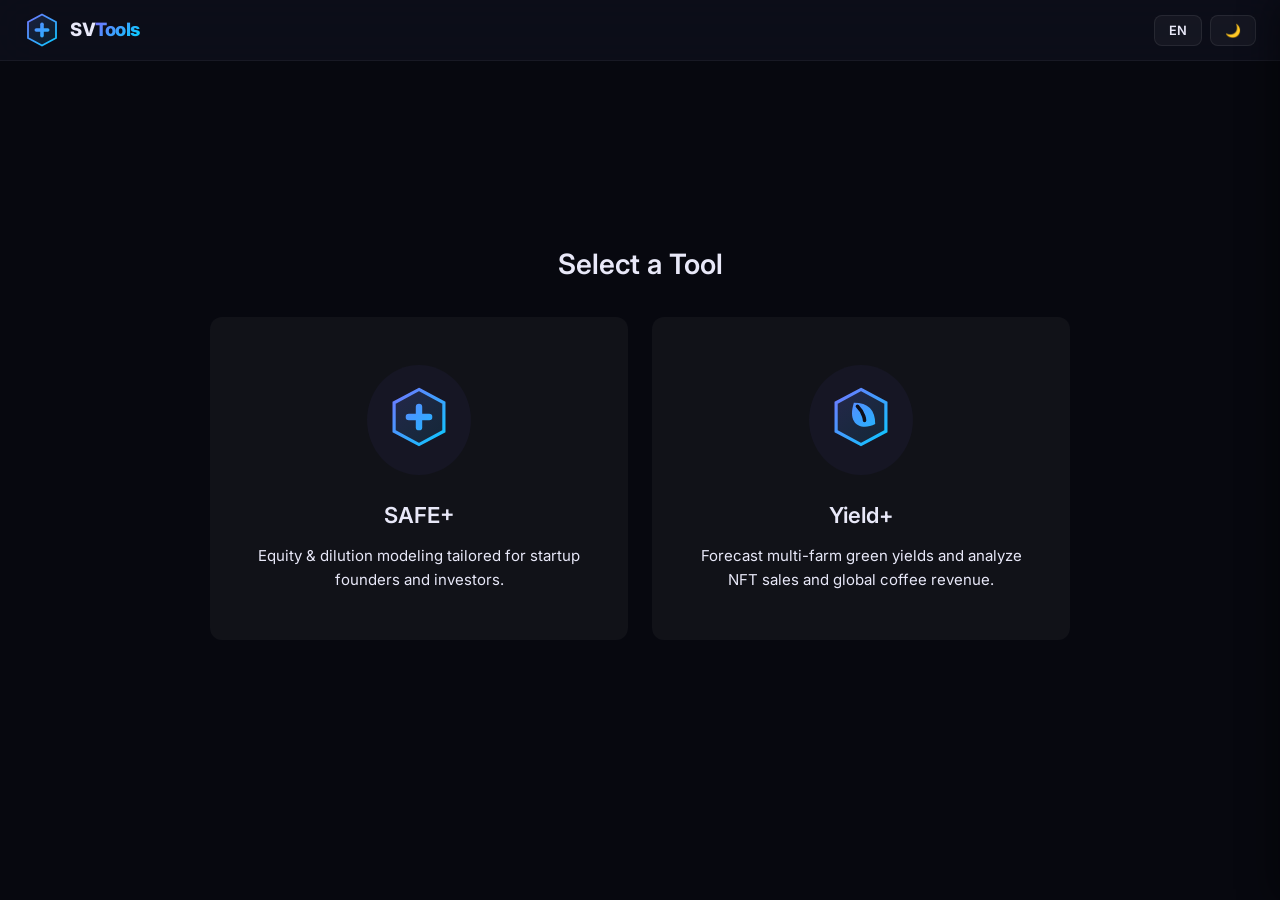
==== index.html @ 97d23451 "feat(telegram): implement dynamic safeAreaInset to fix fullscreen overlap" ====
<!DOCTYPE html>
<html lang="en" data-theme="dark">

<head>
    <meta charset="UTF-8">
    <meta name="viewport" content="width=device-width, initial-scale=1.0">
    <title>SV Founders Tools</title>
    <meta name="description"
        content="A suite of tools for startup founders including equity modeling and revenue calculators.">
    <link rel="preconnect" href="https://fonts.googleapis.com">
    <link
        href="https://fonts.googleapis.com/css2?family=Inter:wght@300;400;500;600;700;800&family=JetBrains+Mono:wght@400;500&display=swap"
        rel="stylesheet">
    <link rel="stylesheet" href="style.css">
    <style>
        .hub-card {
            cursor: pointer;
            transition: all 0.3s ease;
            position: relative;
            overflow: hidden;
            border: 1px solid var(--border-color);
        }

        .hub-card:hover {
            transform: translateY(-4px);
            box-shadow: 0 12px 24px var(--shadow-color);
            border-color: #7c6dff;
        }

        .hub-card::before {
            content: '';
            position: absolute;
            top: 0;
            left: 0;
            right: 0;
            height: 3px;
            background: linear-gradient(90deg, #7c6dff, #00d2ff);
            opacity: 0;
            transition: opacity 0.3s;
        }

        .hub-card:hover::before {
            opacity: 1;
        }
    </style>
</head>

<body>
    <div id="app">
        <!-- MENU DRAWER OVERLAY -->
        <div class="drawer-overlay" id="drawerOverlay" onclick="closeMenu()"></div>
        <div class="drawer" id="appDrawer">
            <div class="drawer-header">
                <div class="logo">
                    <svg width="36" height="36" viewBox="0 0 36 36" fill="none" xmlns="http://www.w3.org/2000/svg">
                        <defs>
                            <linearGradient id="lgDrawer1" x1="0" y1="0" x2="36" y2="36" gradientUnits="userSpaceOnUse">
                                <stop offset="0%" stop-color="#7c6dff" />
                                <stop offset="100%" stop-color="#00d2ff" />
                            </linearGradient>
                            <linearGradient id="lgDrawer2" x1="0" y1="0" x2="36" y2="36" gradientUnits="userSpaceOnUse">
                                <stop offset="0%" stop-color="#7c6dff" stop-opacity="0.18" />
                                <stop offset="100%" stop-color="#00d2ff" stop-opacity="0.08" />
                            </linearGradient>
                        </defs>
                        <path d="M18 2.5 L32 10 L32 26 L18 33.5 L4 26 L4 10 Z" fill="url(#lgDrawer2)"
                            stroke="url(#lgDrawer1)" stroke-width="1.8" />
                        <rect x="10.5" y="16.2" width="15" height="3.6" rx="1.8" fill="url(#lgDrawer1)" />
                        <rect x="16.2" y="10.5" width="3.6" height="15" rx="1.8" fill="url(#lgDrawer1)" />
                    </svg>
                    <span class="logo-text">SV<span class="logo-accent">Tools</span></span>
                </div>
                <button class="drawer-close" onclick="closeMenu()">✕</button>
            </div>
            <div class="drawer-section-label">Calculators</div>
            <button class="drawer-item" onclick="window.location.href='safe.html'">
                <span class="drawer-item-icon">
                    <svg width="24" height="24" viewBox="0 0 36 36" fill="none" xmlns="http://www.w3.org/2000/svg">
                        <path d="M18 2.5 L32 10 L32 26 L18 33.5 L4 26 L4 10 Z" fill="url(#lgDrawer2)"
                            stroke="url(#lgDrawer1)" stroke-width="1.8" />
                        <rect x="10.5" y="16.2" width="15" height="3.6" rx="1.8" fill="url(#lgDrawer1)" />
                        <rect x="16.2" y="10.5" width="3.6" height="15" rx="1.8" fill="url(#lgDrawer1)" />
                    </svg>
                </span>
                <div class="drawer-item-info">
                    <div class="drawer-item-name">SAFE+</div>
                    <div class="drawer-item-desc">Equity & dilution modeling</div>
                </div>
            </button>
            <button class="drawer-item" onclick="window.location.href='coffee.html'">
                <span class="drawer-item-icon">
                    <svg width="24" height="24" viewBox="0 0 36 36" fill="none" xmlns="http://www.w3.org/2000/svg">
                        <path d="M18 2.5 L32 10 L32 26 L18 33.5 L4 26 L4 10 Z" fill="url(#lgDrawer2)"
                            stroke="url(#lgDrawer1)" stroke-width="1.8" />
                        <path d="M14 10 C 22 10, 26 14, 26 22 C 18 26, 10 22, 14 10 Z" fill="url(#lgDrawer1)" />
                        <path d="M16 12 C 20 16, 20 20, 20 20" stroke="#0d0f1a" stroke-width="2"
                            stroke-linecap="round" />
                    </svg>
                </span>
                <div class="drawer-item-info">
                    <div class="drawer-item-name">Yield+</div>
                    <div class="drawer-item-desc">Yield & NFT revenue</div>
                </div>
            </button>
            <div class="drawer-footer">SV Founders Tools</div>
        </div>

        <!-- HEADER -->
        <header class="header">
            <div class="logo">
                <svg width="36" height="36" viewBox="0 0 36 36" fill="none" xmlns="http://www.w3.org/2000/svg">
                    <path d="M18 2.5 L32 10 L32 26 L18 33.5 L4 26 L4 10 Z" fill="url(#lgDrawer2)"
                        stroke="url(#lgDrawer1)" stroke-width="1.8" />
                    <rect x="10.5" y="16.2" width="15" height="3.6" rx="1.8" fill="url(#lgDrawer1)" />
                    <rect x="16.2" y="10.5" width="3.6" height="15" rx="1.8" fill="url(#lgDrawer1)" />
                </svg>
                <span class="logo-text">SV<span class="logo-accent">Tools</span></span>
            </div>

            <div class="header-actions">
                <button class="hbtn" id="langBtn">EN</button>
                <button class="hbtn" id="themeBtn">🌙</button>
            </div>
        </header>

        <!-- MAIN (Hub Cards) -->
        <main class="mc"
            style="display: flex; align-items: center; justify-content: center; min-height: calc(100vh - 140px); flex-direction: column;">
            <div style="width: 100%; max-width: 900px; padding: 20px;">
                <h2 style="margin-bottom: 32px; color: var(--text-main); font-weight: 600; text-align: center; font-size: 28px;"
                    data-i18n="hub_title">Select a Tool</h2>

                <div style="display: grid; grid-template-columns: repeat(auto-fit, minmax(320px, 1fr)); gap: 24px;">

                    <!-- SAFE+ Card -->
                    <div class="card hub-card" onclick="window.location.href='safe.html'">
                        <div class="card-body"
                            style="display: flex; flex-direction: column; align-items: center; text-align: center; padding: 48px 32px;">
                            <div
                                style="margin-bottom: 24px; padding: 20px; background: rgba(124, 109, 255, 0.05); border-radius: 50%;">
                                <svg width="64" height="64" viewBox="0 0 36 36" fill="none"
                                    xmlns="http://www.w3.org/2000/svg">
                                    <path d="M18 2.5 L32 10 L32 26 L18 33.5 L4 26 L4 10 Z" fill="url(#lgDrawer2)"
                                        stroke="url(#lgDrawer1)" stroke-width="1.8" />
                                    <rect x="10.5" y="16.2" width="15" height="3.6" rx="1.8" fill="url(#lgDrawer1)" />
                                    <rect x="16.2" y="10.5" width="3.6" height="15" rx="1.8" fill="url(#lgDrawer1)" />
                                </svg>
                            </div>
                            <h3
                                style="font-size: 22px; font-weight: 600; color: var(--text-main); margin-bottom: 12px;">
                                SAFE+</h3>
                            <p style="color: var(--text-muted); font-size: 15px; line-height: 1.6;">Equity &
                                dilution
                                modeling tailored for startup founders and investors.</p>
                        </div>
                    </div>

                    <!-- Coffee Farm Card -->
                    <div class="card hub-card" onclick="window.location.href='coffee.html'">
                        <div class="card-body"
                            style="display: flex; flex-direction: column; align-items: center; text-align: center; padding: 48px 32px;">
                            <div
                                style="margin-bottom: 24px; padding: 20px; background: rgba(124, 109, 255, 0.05); border-radius: 50%;">
                                <svg width="64" height="64" viewBox="0 0 36 36" fill="none"
                                    xmlns="http://www.w3.org/2000/svg">
                                    <path d="M18 2.5 L32 10 L32 26 L18 33.5 L4 26 L4 10 Z" fill="url(#lgDrawer2)"
                                        stroke="url(#lgDrawer1)" stroke-width="1.8" />
                                    <path d="M14 10 C 22 10, 26 14, 26 22 C 18 26, 10 22, 14 10 Z"
                                        fill="url(#lgDrawer1)" />
                                    <path d="M16 12 C 20 16, 20 20, 20 20" stroke="#0d0f1a" stroke-width="2"
                                        stroke-linecap="round" />
                                </svg>
                            </div>
                            <h3 style="font-size: 22px; font-weight: 600; color: var(--text-main); margin-bottom: 12px;"
                                data-i18n="t2_title">Yield+</h3>
                            <p style="color: var(--text-muted); font-size: 15px; line-height: 1.6;" data-i18n="t2_desc">
                                Forecast multi-farm green yields and analyze NFT sales and
                                global coffee revenue.</p>
                        </div>
                    </div>

                </div>
            </div>
        </main>
    </div>

    <!-- Scripts -->
    <script src="https://telegram.org/js/telegram-web-app.js"></script>
    <script>
        const tg = window.Telegram.WebApp;
        document.addEventListener('DOMContentLoaded', () => {
            if (tg) {
                tg.ready();
                tg.expand();
                if (tg.requestFullscreen) {
                    try { tg.requestFullscreen(); } catch (e) { console.log('Fullscreen API err:', e); }
                }

                // Bind safe area insets
                function updateSafeArea() {
                    if (tg.safeAreaInset) {
                        document.documentElement.style.setProperty('--tg-safe-area-inset-top', tg.safeAreaInset.top + 'px');
                        document.documentElement.style.setProperty('--tg-safe-area-inset-bottom', tg.safeAreaInset.bottom + 'px');
                        document.documentElement.style.setProperty('--tg-safe-area-inset-left', tg.safeAreaInset.left + 'px');
                        document.documentElement.style.setProperty('--tg-safe-area-inset-right', tg.safeAreaInset.right + 'px');
                    }
                }
                updateSafeArea();
                tg.onEvent('safeAreaChanged', updateSafeArea);

                // Theme syncing
                const setThemeTg = () => {
                    const params = tg.themeParams;
                    if (params.bg_color) {
                        const tgTheme = tg.colorScheme === 'light' ? 'light' : 'dark';
                        document.documentElement.setAttribute('data-theme', tgTheme);
                        document.getElementById('themeBtn').textContent = tgTheme === 'dark' ? '🌙' : '☀️';
                    }
                };
                setThemeTg();
                tg.onEvent('themeChanged', setThemeTg);
            }

            // Override with localStorage if exists
            const savedTheme = localStorage.getItem('app_theme');
            if (savedTheme) {
                document.documentElement.setAttribute('data-theme', savedTheme);
                document.getElementById('themeBtn').textContent = savedTheme === 'dark' ? '🌙' : '☀️';
            }
        });

        const drawer = document.getElementById('appDrawer');
        const overlay = document.getElementById('drawerOverlay');
        function openMenu() {
            drawer.classList.add('open');
            overlay.classList.add('show');
        }
        function closeMenu() {
            drawer.classList.remove('open');
            overlay.classList.remove('show');
        }

        // Simple manual theme toggle for Web
        document.getElementById('themeBtn').addEventListener('click', () => {
            const html = document.documentElement;
            const current = html.getAttribute('data-theme');
            const newTheme = current === 'dark' ? 'light' : 'dark';
            html.setAttribute('data-theme', newTheme);
            document.getElementById('themeBtn').textContent = newTheme === 'dark' ? '🌙' : '☀️';
            localStorage.setItem('app_theme', newTheme);
        });

        // Simple English dummy toggle for Hub
        document.getElementById('langBtn').addEventListener('click', () => {
            const btn = document.getElementById('langBtn');
            const title = document.querySelector('[data-i18n="hub_title"]');
            if (btn.textContent === 'EN') {
                btn.textContent = 'RU';
                title.textContent = 'Выберите инструмент';
            } else {
                btn.textContent = 'EN';
                title.textContent = 'Select a Tool';
            }
        });
    </script>
</body>

</html>
---- style.css ----
:root {
  --bg: #07080f;
  --bg2: #0d0f1a;
  --card: rgba(255, 255, 255, 0.04);
  --card-h: rgba(255, 255, 255, 0.07);
  --bdr: rgba(255, 255, 255, 0.08);
  --bdr-a: rgba(124, 109, 255, 0.5);
  --txt: #e8e8f8;
  --txt2: #7878a0;
  --txt3: #3d3d6b;
  --a1: #7c6dff;
  --a2: #00d2ff;
  --a3: #ff6b8a;
  --a4: #ffd700;
  --ok: #00e676;
  --warn: #ff9800;
  --err: #ff5252;
  --grad: linear-gradient(135deg, #7c6dff 0%, #00d2ff 100%);
  --grad2: linear-gradient(135deg, #ff6b8a 0%, #ffd700 100%);
  --shadow: 0 8px 32px rgba(0, 0, 0, 0.5);
  --shadow-a: 0 4px 24px rgba(124, 109, 255, 0.25);
  --r: 12px;
  --rs: 8px;
  --dur: 0.2s;
}

[data-theme="light"] {
  --bg: #f0f2fa;
  --bg2: #ffffff;
  --card: rgba(255, 255, 255, 0.85);
  --card-h: rgba(255, 255, 255, 1);
  --bdr: rgba(0, 0, 0, 0.07);
  --txt: #12122a;
  --txt2: #5a5a8a;
  --txt3: #aaaacc;
  --shadow: 0 4px 20px rgba(0, 0, 0, 0.08);
}

* {
  box-sizing: border-box;
  margin: 0;
  padding: 0
}

html {
  scroll-behavior: smooth
}

body {
  background: var(--bg);
  color: var(--txt);
  font-family: 'Inter', system-ui, sans-serif;
  min-height: 100vh;
  /* Telegram Web App specific: prevent double scrolling */
  overflow-x: hidden;
  line-height: 1.5;
  transition: background .3s, color .3s
}

/* HEADER */
.header {
  display: flex;
  position: sticky;
  top: 0;
  z-index: 100;
  background: rgba(13, 15, 26, 0.85);
  backdrop-filter: blur(20px);
  -webkit-backdrop-filter: blur(20px);
  border-bottom: 1px solid rgba(255, 255, 255, 0.05);
  display: flex;
  align-items: center;
  justify-content: space-between;
  padding: 12px 24px;

  /* Telegram Safe Area and iOS Notch Support */
  padding-top: calc(12px + var(--tg-safe-area-inset-top, env(safe-area-inset-top, 0px)));
}

[data-theme="light"] .header {
  background: rgba(255, 255, 255, 0.95)
}

.logo {
  display: flex;
  align-items: center;
  gap: 10px;
  flex-shrink: 0
}

.logo-text {
  font-size: 1.15rem;
  font-weight: 800;
  letter-spacing: -0.5px
}

.logo-accent {
  background: var(--grad);
  -webkit-background-clip: text;
  -webkit-text-fill-color: transparent;
  background-clip: text
}

/* TABS */
.tab-nav {
  display: flex;
  gap: 2px;
  background: rgba(255, 255, 255, 0.04);
  border: 1px solid var(--bdr);
  border-radius: var(--r);
  padding: 3px
}

.tab-btn {
  display: flex;
  align-items: center;
  gap: 6px;
  padding: 7px 16px;
  border: none;
  background: transparent;
  color: var(--txt2);
  font-family: inherit;
  font-size: .83rem;
  font-weight: 500;
  cursor: pointer;
  border-radius: calc(var(--r) - 3px);
  transition: all var(--dur);
  white-space: nowrap
}

.tab-btn:hover {
  color: var(--txt);
  background: var(--card-h)
}

.tab-btn.active {
  background: var(--grad);
  color: #fff;
  box-shadow: var(--shadow-a)
}

.ti {
  font-size: .9rem
}

/* HEADER BUTTONS */
.header-actions {
  display: flex;
  gap: 8px;
  flex-shrink: 0
}

.hbtn {
  padding: 7px 14px;
  border: 1px solid var(--bdr);
  background: var(--card);
  color: var(--txt);
  font-family: inherit;
  font-size: .8rem;
  font-weight: 600;
  cursor: pointer;
  border-radius: var(--rs);
  transition: all var(--dur)
}

.hbtn:hover {
  border-color: var(--a1);
  color: var(--a1);
  background: rgba(124, 109, 255, 0.1)
}

/* MAIN */
.mc {
  max-width: 1440px;
  margin: 0 auto;
  padding: 24px;
  /* Bottom safe area in case of mobile nav bars */
  padding-bottom: calc(24px + var(--tg-safe-area-inset-bottom, env(safe-area-inset-bottom, 0px)));
}

/* TABS VISIBILITY */
.tab-pane {
  display: none
}

.tab-pane.active {
  display: block;
  animation: fadein .2s ease
}

@keyframes fadein {
  from {
    opacity: 0;
    transform: translateY(8px)
  }

  to {
    opacity: 1;
    transform: translateY(0)
  }
}

/* 2-COL LAYOUT */
.layout-2col {
  display: grid;
  grid-template-columns: 1fr 360px;
  gap: 20px;
  align-items: start
}

.input-col {
  display: flex;
  flex-direction: column;
  gap: 20px
}

.summary-col {
  display: flex;
  flex-direction: column;
  gap: 20px;
}

/* RESPONSIVE LAYOUT */
@media (max-width: 900px) {
  .layout-2col {
    grid-template-columns: 1fr;
    display: flex;
    flex-direction: column-reverse;
  }
}

/* CARD */
.card {
  background: var(--card);
  border: 1px solid var(--bdr);
  border-radius: var(--r);
  overflow: hidden;
  transition: border-color var(--dur)
}

.card:hover {
  border-color: var(--bdr-a)
}

.card-header {
  display: flex;
  align-items: center;
  justify-content: space-between;
  padding: 14px 20px;
  border-bottom: 1px solid var(--bdr);
  background: rgba(255, 255, 255, 0.02)
}

.card-title {
  font-size: .9rem;
  font-weight: 600
}

.card-body {
  padding: 20px
}

.p0 {
  padding: 0 !important
}

.sticky-card {
  /* sticky removed: sidebar now has two blocks, sticky caused overlap */
  position: relative;
}


/* FORM */
.frow {
  display: grid;
  grid-template-columns: 1fr 1fr;
  gap: 12px
}

.fg {
  display: flex;
  flex-direction: column;
  gap: 5px
}

label {
  font-size: .72rem;
  font-weight: 600;
  color: var(--txt2);
  text-transform: uppercase;
  letter-spacing: .5px
}

input,
select {
  padding: 10px 12px;
  background: rgba(255, 255, 255, 0.05);
  border: 1px solid var(--bdr);
  border-radius: var(--rs);
  color: var(--txt);
  font-family: inherit;
  font-size: .88rem;
  transition: all var(--dur);
  outline: none;
  width: 100%
}

input:focus,
select:focus {
  border-color: var(--a1);
  background: rgba(124, 109, 255, 0.06);
  box-shadow: 0 0 0 3px rgba(124, 109, 255, 0.12)
}

select option {
  background: #1a1a2e;
  color: var(--txt)
}

[data-theme="light"] select option {
  background: #fff
}

/* ITEMS LIST */
.items-list {
  padding: 12px;
  display: flex;
  flex-direction: column;
  gap: 10px
}

.empty-state {
  text-align: center;
  color: var(--txt2);
  font-size: .83rem;
  padding: 16px
}

.item-card {
  background: rgba(255, 255, 255, 0.03);
  border: 1px solid var(--bdr);
  border-radius: var(--rs);
  padding: 14px;
  transition: all var(--dur)
}

.item-card:hover {
  border-color: var(--bdr-a)
}

.item-hdr {
  display: flex;
  justify-content: space-between;
  align-items: center;
  margin-bottom: 10px
}

.item-name {
  font-size: .82rem;
  font-weight: 700;
  color: var(--a1)
}

.delbtn {
  width: 22px;
  height: 22px;
  border: none;
  background: rgba(255, 82, 82, .1);
  color: var(--err);
  border-radius: 50%;
  cursor: pointer;
  font-size: .75rem;
  display: flex;
  align-items: center;
  justify-content: center;
  transition: all var(--dur);
  flex-shrink: 0
}

.delbtn:hover {
  background: var(--err);
  color: #fff
}

.type-pills {
  display: flex;
  gap: 4px;
  margin-bottom: 10px
}

.tpill {
  padding: 3px 10px;
  border-radius: 20px;
  border: 1px solid var(--bdr);
  background: transparent;
  color: var(--txt2);
  font-size: .75rem;
  font-weight: 500;
  cursor: pointer;
  transition: all var(--dur);
  font-family: inherit
}

.tpill.active {
  background: var(--a1);
  border-color: var(--a1);
  color: #fff
}

.frow3 {
  display: grid;
  grid-template-columns: 1fr 1fr 1fr;
  gap: 8px
}

/* BUTTONS */
.btn {
  padding: 9px 18px;
  border-radius: var(--rs);
  border: none;
  font-family: inherit;
  font-weight: 600;
  font-size: .83rem;
  cursor: pointer;
  transition: all var(--dur);
  display: inline-flex;
  align-items: center;
  gap: 6px
}

.btn-primary {
  background: var(--grad);
  color: #fff;
  box-shadow: 0 2px 12px rgba(124, 109, 255, .3)
}

.btn-primary:hover {
  transform: translateY(-1px);
  box-shadow: 0 4px 20px rgba(124, 109, 255, .45)
}

.btn-outline {
  background: transparent;
  border: 1px solid var(--bdr);
  color: var(--txt)
}

.btn-outline:hover {
  border-color: var(--a1);
  color: var(--a1);
  background: rgba(124, 109, 255, .06)
}

.btn-sm {
  padding: 5px 12px;
  font-size: .78rem
}

.row-gap8 {
  display: flex;
  gap: 8px;
  align-items: center
}

/* SUMMARY */
.sum-grid {
  display: grid;
  grid-template-columns: 1fr 1fr;
  gap: 10px
}

.sum-item {
  background: rgba(255, 255, 255, 0.03);
  border: 1px solid var(--bdr);
  border-radius: var(--rs);
  padding: 12px
}

.sum-lbl {
  font-size: .68rem;
  font-weight: 600;
  color: var(--txt2);
  text-transform: uppercase;
  letter-spacing: .5px;
  margin-bottom: 4px
}

.sum-val {
  font-size: 1.3rem;
  font-weight: 800;
  background: var(--grad);
  -webkit-background-clip: text;
  -webkit-text-fill-color: transparent;
  background-clip: text
}

.sum-val.red {
  background: var(--grad2);
  -webkit-background-clip: text;
  background-clip: text
}

.sum-sub {
  font-size: .74rem;
  color: var(--txt2);
  margin-top: 2px
}

.ownership-list {
  margin-top: 16px;
  display: flex;
  flex-direction: column;
  gap: 6px
}

.own-row {
  display: flex;
  align-items: center;
  gap: 8px;
  font-size: .8rem
}

.own-dot {
  width: 10px;
  height: 10px;
  border-radius: 50%;
  flex-shrink: 0
}

.own-name {
  flex: 1;
  color: var(--txt2)
}

.own-pct {
  font-weight: 700;
  color: var(--txt)
}

.own-bar-bg {
  width: 60px;
  height: 5px;
  background: var(--bdr);
  border-radius: 3px;
  overflow: hidden
}

.own-bar {
  height: 100%;
  border-radius: 3px
}

/* TABLE */
.tbl-wrap {
  overflow-x: auto
}

table {
  width: 100%;
  border-collapse: separate;
  border-spacing: 0;
  font-size: .83rem
}

th {
  padding: 10px 16px;
  text-align: left;
  font-size: .68rem;
  font-weight: 700;
  color: var(--txt2);
  text-transform: uppercase;
  letter-spacing: .5px;
  border-bottom: 1px solid var(--bdr);
  background: rgba(255, 255, 255, .02);
  white-space: nowrap
}

td {
  padding: 11px 16px;
  border-bottom: 1px solid var(--bdr);
  white-space: nowrap;
  vertical-align: middle
}

tr:last-child td {
  border-bottom: none
}

tr:hover td {
  background: rgba(255, 255, 255, .02)
}

.tr-stage td {
  background: rgba(124, 109, 255, .1);
  color: var(--a1);
  font-weight: 700;
  font-size: .8rem;
  border-top: 2px solid var(--bdr-a)
}

.td-name {
  font-weight: 600
}

.td-mono {
  font-family: 'JetBrains Mono', monospace;
  font-size: .82rem
}

.tag {
  display: inline-flex;
  align-items: center;
  padding: 2px 8px;
  border-radius: 12px;
  font-size: .68rem;
  font-weight: 700
}

.tag-pre {
  background: rgba(0, 210, 255, .12);
  color: var(--a2);
  border: 1px solid rgba(0, 210, 255, .2)
}

.tag-post {
  background: rgba(255, 107, 138, .12);
  color: var(--a3);
  border: 1px solid rgba(255, 107, 138, .2)
}

.tag-priced {
  background: rgba(124, 109, 255, .12);
  color: var(--a1);
  border: 1px solid rgba(124, 109, 255, .2)
}

.pct-col {
  font-weight: 700
}

.c-green {
  color: var(--ok)
}

.c-blue {
  color: var(--a2)
}

.c-purple {
  color: var(--a1)
}

.c-pink {
  color: var(--a3)
}

.c-gold {
  color: var(--a4)
}

.mini-bar-bg {
  width: 70px;
  height: 5px;
  background: var(--bdr);
  border-radius: 3px;
  overflow: hidden;
  display: inline-block;
  vertical-align: middle
}

.mini-bar {
  height: 100%;
  border-radius: 3px
}

/* CHARTS */
.charts-grid {
  display: grid;
  grid-template-columns: 1fr 1fr;
  gap: 20px
}

.chart-full {
  grid-column: 1/-1
}

.chart-body {
  display: flex;
  justify-content: center;
  align-items: center;
  min-height: 280px;
  max-height: 320px;
  padding: 16px
}

.chart-body canvas {
  max-width: 100%;
  max-height: 100%
}

.chart-body-wide {
  min-height: 220px;
  max-height: 260px;
  padding: 16px
}

.chart-body-wide canvas {
  max-width: 100%;
  max-height: 100%
}

/* HUB PAGE STYLES */
.hub-grid {
  display: grid;
  grid-template-columns: repeat(auto-fit, minmax(280px, 1fr));
  gap: 24px;
  margin-top: 40px;
  max-width: 1000px;
  margin-left: auto;
  margin-right: auto;
}

/* SCENARIOS */
.scenarios-grid {
  display: grid;
  grid-template-columns: repeat(3, 1fr);
  gap: 16px;
  margin-bottom: 20px
}

.scenario-card {
  background: var(--card);
  border: 1px solid var(--bdr);
  border-radius: var(--r);
  padding: 20px;
  display: flex;
  flex-direction: column;
  gap: 10px;
  transition: all var(--dur);
  cursor: default
}

.scenario-card:hover {
  border-color: var(--bdr-a);
  transform: translateY(-2px);
  box-shadow: var(--shadow-a)
}

.sc-icon {
  font-size: 2rem
}

.sc-info h3 {
  font-size: .88rem;
  font-weight: 700;
  margin-bottom: 4px
}

.sc-info p {
  font-size: .78rem;
  color: var(--txt2)
}

/* TOAST */
.toast {
  position: fixed;
  bottom: 24px;
  right: 24px;
  background: var(--a1);
  color: #fff;
  padding: 12px 20px;
  border-radius: var(--rs);
  font-size: .85rem;
  font-weight: 500;
  z-index: 9999;
  animation: slidein .3s ease;
  box-shadow: var(--shadow)
}

@keyframes slidein {
  from {
    opacity: 0;
    transform: translateY(16px)
  }

  to {
    opacity: 1;
    transform: translateY(0)
  }
}

/* SCROLLBAR */
::-webkit-scrollbar {
  width: 5px;
  height: 5px
}

::-webkit-scrollbar-track {
  background: transparent
}

::-webkit-scrollbar-thumb {
  background: var(--bdr);
  border-radius: 3px
}

/* RESPONSIVE */
@media(max-width:1100px) {
  .layout-2col {
    grid-template-columns: 1fr
  }

  .sticky-card {
    position: static
  }

  .scenarios-grid {
    grid-template-columns: 1fr 1fr
  }
}

@media(max-width:768px) {
  .tab-nav {
    gap: 0
  }

  .tab-btn span:not(.ti) {
    display: none
  }

  .charts-grid {
    grid-template-columns: 1fr
  }

  .scenarios-grid {
    grid-template-columns: 1fr
  }

  .mc {
    padding: 12px
  }

  .frow,
  .frow3 {
    grid-template-columns: 1fr
  }

  .formula-grid {
    grid-template-columns: 1fr
  }
}

@media(max-width:480px) {
  .tab-btn {
    padding: 7px 10px
  }
}

/* ─── TOOLTIP SYSTEM ─────────────────────────────────────────────────────── */
.tip-wrap {
  position: relative;
  display: inline-flex;
  align-items: center;
  vertical-align: middle;
  cursor: help;
  margin-left: 5px
}

.tip-icon {
  width: 15px;
  height: 15px;
  border-radius: 50%;
  background: var(--txt3);
  color: #fff;
  font-size: .6rem;
  font-weight: 700;
  display: inline-flex;
  align-items: center;
  justify-content: center;
  transition: background var(--dur);
  flex-shrink: 0;
  font-family: 'Inter', sans-serif;
  letter-spacing: 0;
  text-transform: none
}

.tip-wrap:hover .tip-icon {
  background: var(--a1)
}

.tip-box {
  display: none;
  position: absolute;
  bottom: calc(100% + 10px);
  left: 50%;
  transform: translateX(-50%);
  min-width: 220px;
  max-width: 270px;
  background: #0d0f1a;
  border: 1px solid var(--bdr-a);
  border-radius: var(--rs);
  padding: 10px 14px;
  font-size: .76rem;
  color: var(--txt);
  z-index: 9999;
  box-shadow: 0 8px 32px rgba(0, 0, 0, .6);
  line-height: 1.55;
  white-space: normal;
  font-weight: 400;
  letter-spacing: 0;
  text-transform: none;
  pointer-events: none
}

[data-theme="light"] .tip-box {
  background: #fff;
  border-color: var(--bdr-a);
  box-shadow: 0 4px 20px rgba(0, 0, 0, .12)
}

.tip-box::after {
  content: '';
  position: absolute;
  top: 100%;
  left: 50%;
  transform: translateX(-50%);
  border: 6px solid transparent;
  border-top-color: #0d0f1a
}

[data-theme="light"] .tip-box::after {
  border-top-color: #fff
}

.tip-wrap:hover .tip-box {
  display: block
}

/* ─── COLLAPSIBLE ─────────────────────────────────────────────────────────── */
.collapsible-header {
  cursor: pointer;
  user-select: none
}

.collapsible-header:hover {
  background: rgba(255, 255, 255, .04)
}

.collapse-icon {
  font-size: .78rem;
  color: var(--txt2);
  transition: transform var(--dur);
  display: inline-block;
  margin-left: 4px
}

.collapsed-body {
  display: none
}

/* ─── FORMULAS CARD ───────────────────────────────────────────────────────── */
.process-flow {
  display: flex;
  align-items: center;
  gap: 8px;
  margin-bottom: 20px;
  flex-wrap: wrap
}

.pf-step {
  display: flex;
  flex-direction: column;
  align-items: center;
  gap: 4px
}

.pf-num {
  width: 36px;
  height: 36px;
  border-radius: 50%;
  background: rgba(124, 109, 255, .12);
  border: 1px solid var(--bdr-a);
  display: flex;
  align-items: center;
  justify-content: center;
  font-size: .8rem;
  font-weight: 800;
  color: var(--a1)
}

.pf-step-ok .pf-num {
  background: rgba(0, 230, 118, .12);
  border-color: rgba(0, 230, 118, .4);
  color: var(--ok)
}

.pf-label {
  font-size: .7rem;
  font-weight: 600;
  color: var(--txt2);
  white-space: nowrap
}

.pf-arrow {
  color: var(--txt3);
  font-size: .9rem;
  flex-shrink: 0
}

.formula-grid {
  display: grid;
  grid-template-columns: repeat(3, 1fr);
  gap: 12px
}

.formula-grid-1col {
  grid-template-columns: 1fr
}

.formula-section {
  background: rgba(124, 109, 255, .04);
  border: 1px solid var(--bdr);
  border-radius: var(--rs);
  padding: 14px;
  transition: border-color var(--dur)
}

.formula-section:hover {
  border-color: var(--bdr-a)
}

.fsec-title {
  font-size: .72rem;
  font-weight: 700;
  color: var(--a1);
  text-transform: uppercase;
  letter-spacing: .5px;
  margin-bottom: 12px;
  display: flex;
  align-items: center;
  gap: 5px
}

.formula-item {
  margin-bottom: 10px
}

.formula-item:last-child {
  margin-bottom: 0
}

.formula-name {
  font-size: .7rem;
  font-weight: 600;
  color: var(--txt2);
  margin-bottom: 3px
}

.formula-eq {
  font-family: 'JetBrains Mono', monospace;
  font-size: .76rem;
  color: var(--txt);
  background: rgba(0, 0, 0, .25);
  border-radius: 5px;
  padding: 5px 9px;
  border-left: 2px solid var(--a1);
  line-height: 1.4
}

[data-theme="light"] .formula-eq {
  background: rgba(0, 0, 0, .05)
}

.formula-note {
  font-size: .68rem;
  color: var(--txt2);
  margin-top: 3px;
  font-style: italic
}

/* ─── OPTION POOL TOGGLE ──────────────────────────────────────────────────── */
.toggle-row {
  display: flex;
  align-items: center;
  gap: 10px;
  padding: 6px 0;
  margin-top: 4px
}

.pool-toggle {
  appearance: none;
  -webkit-appearance: none;
  width: 38px;
  height: 21px;
  border-radius: 11px;
  background: var(--bdr);
  cursor: pointer;
  position: relative;
  transition: background var(--dur);
  flex-shrink: 0;
  border: 1px solid var(--bdr)
}

.pool-toggle::after {
  content: '';
  position: absolute;
  width: 17px;
  height: 17px;
  border-radius: 50%;
  background: #fff;
  top: 1px;
  left: 1px;
  transition: left var(--dur);
  box-shadow: 0 1px 3px rgba(0, 0, 0, .3)
}

.pool-toggle:checked {
  background: var(--a1);
  border-color: var(--a1)
}

.pool-toggle:checked::after {
  left: 19px
}

.pool-toggle-label {
  font-size: .78rem;
  color: var(--txt2);
  cursor: pointer;
  display: flex;
  align-items: center;
  gap: 0;
  font-weight: 500
}

/* ─── QUICK SUMMARY OWNERSHIP LIST ──────────────────────────────────────────── */
.sum-grid {
  display: grid;
  grid-template-columns: 1fr 1fr;
  gap: 10px;
  margin-bottom: 16px
}

.sum-item {
  background: rgba(255, 255, 255, .04);
  border-radius: var(--rs);
  padding: 10px 14px
}

.sum-lbl {
  font-size: .68rem;
  font-weight: 600;
  color: var(--txt2);
  text-transform: uppercase;
  letter-spacing: .5px;
  margin-bottom: 4px
}

.sum-val {
  font-size: 1.2rem;
  font-weight: 800;
  color: var(--txt)
}

.sum-val.red {
  color: var(--err)
}

.sum-val.blue {
  color: var(--a2)
}

.ownership-list {
  display: flex;
  flex-direction: column;
  gap: 7px;
  margin-top: 4px
}

.own-row {
  display: grid;
  grid-template-columns: 8px 80px 1fr 38px;
  align-items: center;
  gap: 8px;
}

.own-dot {
  width: 8px;
  height: 8px;
  border-radius: 50%;
  flex-shrink: 0
}

.own-name {
  font-size: .75rem;
  font-weight: 500;
  color: var(--txt);
  white-space: nowrap;
  overflow: hidden;
  text-overflow: ellipsis
}

.own-pct {
  font-size: .75rem;
  font-weight: 700;
  color: var(--txt);
  white-space: nowrap;
  min-width: 36px;
  text-align: right
}

.mini-bar-bg {
  height: 5px;
  border-radius: 3px;
  background: rgba(255, 255, 255, .07);
  overflow: hidden;
  min-width: 60px
}

.mini-bar {
  height: 100%;
  border-radius: 3px;
  transition: width .4s ease
}

/* ─── BLOCK HINTS ─────────────────────────────────────────────────────────── */
.block-hint {
  display: flex;
  align-items: flex-start;
  gap: 10px;
  background: rgba(124, 109, 255, .07);
  border: 1px solid rgba(124, 109, 255, .18);
  border-radius: 8px;
  padding: 11px 14px;
  margin-bottom: 16px;
  font-size: .8rem;
  line-height: 1.6;
  color: var(--t2);
}

.block-hint strong {
  color: var(--a1);
  font-weight: 700;
}

.block-hint-icon {
  font-size: 1.1rem;
  flex-shrink: 0;
  margin-top: 1px;
}

.block-hint-inline {
  margin: 12px 16px 8px;
}

/* ─── HAMBURGER BUTTON ───────────────────────────────────────────────────── */
.menu-btn {
  display: flex;
  flex-direction: column;
  justify-content: center;
  align-items: center;
  gap: 4px;
  width: 36px;
  height: 36px;
  padding: 0;
}

.hamburger {
  display: block;
  width: 16px;
  height: 2px;
  background: currentColor;
  border-radius: 2px;
  transition: all var(--dur);
}

/* ─── DRAWER ─────────────────────────────────────────────────────────────── */
.drawer-overlay {
  display: none;
  position: fixed;
  inset: 0;
  background: rgba(0, 0, 0, .55);
  z-index: 199;
  backdrop-filter: blur(4px);
}

.drawer-overlay.open {
  display: block;
}

.drawer {
  position: fixed;
  top: 0;
  right: 0;
  width: 300px;
  max-width: 90vw;
  height: 100%;
  background: var(--bg2);
  border-left: 1px solid var(--bdr);
  z-index: 200;
  display: flex;
  flex-direction: column;
  transform: translateX(100%);
  transition: transform .3s cubic-bezier(.4, 0, .2, 1);
  box-shadow: -8px 0 32px rgba(0, 0, 0, .4);
}

.drawer.open {
  transform: translateX(0);
}

.drawer-header {
  display: flex;
  align-items: center;
  justify-content: space-between;
  padding: 18px 20px;
  border-bottom: 1px solid var(--bdr);
}

.drawer-title {
  font-size: .95rem;
  font-weight: 700;
}

.drawer-close {
  background: none;
  border: none;
  color: var(--txt2);
  font-size: 1rem;
  cursor: pointer;
  width: 32px;
  height: 32px;
  display: flex;
  align-items: center;
  justify-content: center;
  border-radius: var(--rs);
  transition: all var(--dur);
}

.drawer-close:hover {
  background: rgba(255, 255, 255, .07);
  color: var(--txt);
}

.drawer-section-label {
  padding: 16px 20px 8px;
  font-size: .68rem;
  font-weight: 700;
  text-transform: uppercase;
  letter-spacing: 1px;
  color: var(--txt3);
}

.drawer-item {
  display: flex;
  align-items: center;
  gap: 12px;
  padding: 12px 20px;
  background: none;
  border: none;
  color: var(--txt);
  cursor: pointer;
  text-align: left;
  width: 100%;
  transition: background var(--dur);
  border-radius: 0;
}

.drawer-item:hover:not(.disabled) {
  background: rgba(255, 255, 255, .05);
}

.drawer-item.active {
  background: rgba(124, 109, 255, .1);
}

.drawer-item.disabled {
  opacity: .5;
  cursor: not-allowed;
}

.drawer-item-icon {
  font-size: 1.3rem;
  width: 36px;
  text-align: center;
  flex-shrink: 0;
}

.drawer-item-info {
  flex: 1;
}

.drawer-item-name {
  font-size: .85rem;
  font-weight: 600;
}

.drawer-item-desc {
  font-size: .72rem;
  color: var(--txt2);
  margin-top: 2px;
}

.drawer-item-badge {
  font-size: .65rem;
  font-weight: 700;
  padding: 3px 8px;
  border-radius: 20px;
  background: rgba(124, 109, 255, .2);
  color: var(--a1);
  flex-shrink: 0;
}

.drawer-item-badge.soon {
  background: rgba(255, 255, 255, .07);
  color: var(--txt3);
}

.drawer-footer {
  margin-top: auto;
  padding: 16px 20px;
  border-top: 1px solid var(--bdr);
  font-size: .72rem;
  color: var(--txt3);
  text-align: center;
}

/* ─── PROCESS FLOW — PERFECT CIRCLES ─────────────────────────────────────── */
/* Override the old process-flow styles for proper horizontal inline layout */
.process-flow {
  display: flex !important;
  flex-direction: row !important;
  flex-wrap: nowrap !important;
  align-items: flex-start !important;
  gap: 4px !important;
  margin-bottom: 16px !important;
  overflow-x: auto;
}

.pf-step {
  display: flex !important;
  flex-direction: column !important;
  align-items: center !important;
  gap: 5px !important;
  flex-shrink: 0;
}

.pf-num {
  width: 32px !important;
  height: 32px !important;
  min-width: 32px !important;
  min-height: 32px !important;
  border-radius: 50% !important;
  background: rgba(124, 109, 255, .12) !important;
  border: 1.5px solid var(--bdr-a) !important;
  display: flex !important;
  align-items: center !important;
  justify-content: center !important;
  font-size: .78rem !important;
  font-weight: 800 !important;
  color: var(--a1) !important;
  line-height: 1 !important;
}

.pf-step-ok .pf-num {
  background: rgba(0, 230, 118, .15) !important;
  border-color: rgba(0, 230, 118, .5) !important;
  color: var(--ok) !important;
}

.pf-label {
  font-size: .62rem !important;
  font-weight: 600 !important;
  color: var(--txt2) !important;
  white-space: nowrap !important;
  text-align: center;
}

.pf-arrow {
  color: var(--txt3);
  font-size: .8rem;
  flex-shrink: 0;
  padding-top: 8px;
}

/* ─── MOBILE RESPONSIVE ──────────────────────────────────────────────────── */
@media (max-width: 900px) {
  .layout-2col {
    grid-template-columns: 1fr;
  }

  .summary-col {
    order: -1;
    /* Summary on top on mobile */
  }
}

@media (max-width: 768px) {
  .mc {
    padding: 12px;
  }

  .header {
    padding: 0 12px;
    gap: 8px;
  }

  .logo-text {
    font-size: .95rem;
  }

  .tab-nav {
    gap: 2px;
  }

  .tab-btn {
    padding: 7px 10px;
    font-size: .78rem;
  }

  .tab-btn span:not(.ti) {
    display: none;
  }

  .frow,
  .frow3 {
    grid-template-columns: 1fr;
  }

  .formula-grid,
  .formula-grid-1col {
    grid-template-columns: 1fr !important;
  }

  .charts-grid {
    grid-template-columns: 1fr;
  }

  .scenarios-grid {
    grid-template-columns: 1fr;
  }

  .sum-grid {
    grid-template-columns: 1fr 1fr;
  }

  .card-header {
    padding: 12px 16px;
  }

  .card-body {
    padding: 14px 16px;
  }

  .own-row {
    grid-template-columns: 8px 70px 1fr 36px;
  }
}

@media (max-width: 480px) {
  .header {
    height: 52px;
  }

  .mc {
    padding: 8px;
  }

  .tab-btn {
    padding: 6px 8px;
  }

  .sum-grid {
    grid-template-columns: 1fr 1fr;
    gap: 8px;
  }

  .sum-val {
    font-size: 1rem;
  }

  /* Stack ownership rows text on very small screens */
  .own-row {
    grid-template-columns: 8px 60px 1fr 32px;
    gap: 6px;
  }

  .own-name {
    font-size: .7rem;
  }

  .own-pct {
    font-size: .7rem;
  }

  .process-flow {
    gap: 3px !important;
  }

  .pf-num {
    width: 26px !important;
    height: 26px !important;
    min-width: 26px !important;
    min-height: 26px !important;
    font-size: .7rem !important;
  }

  .pf-label {
    font-size: .55rem !important;
  }
}
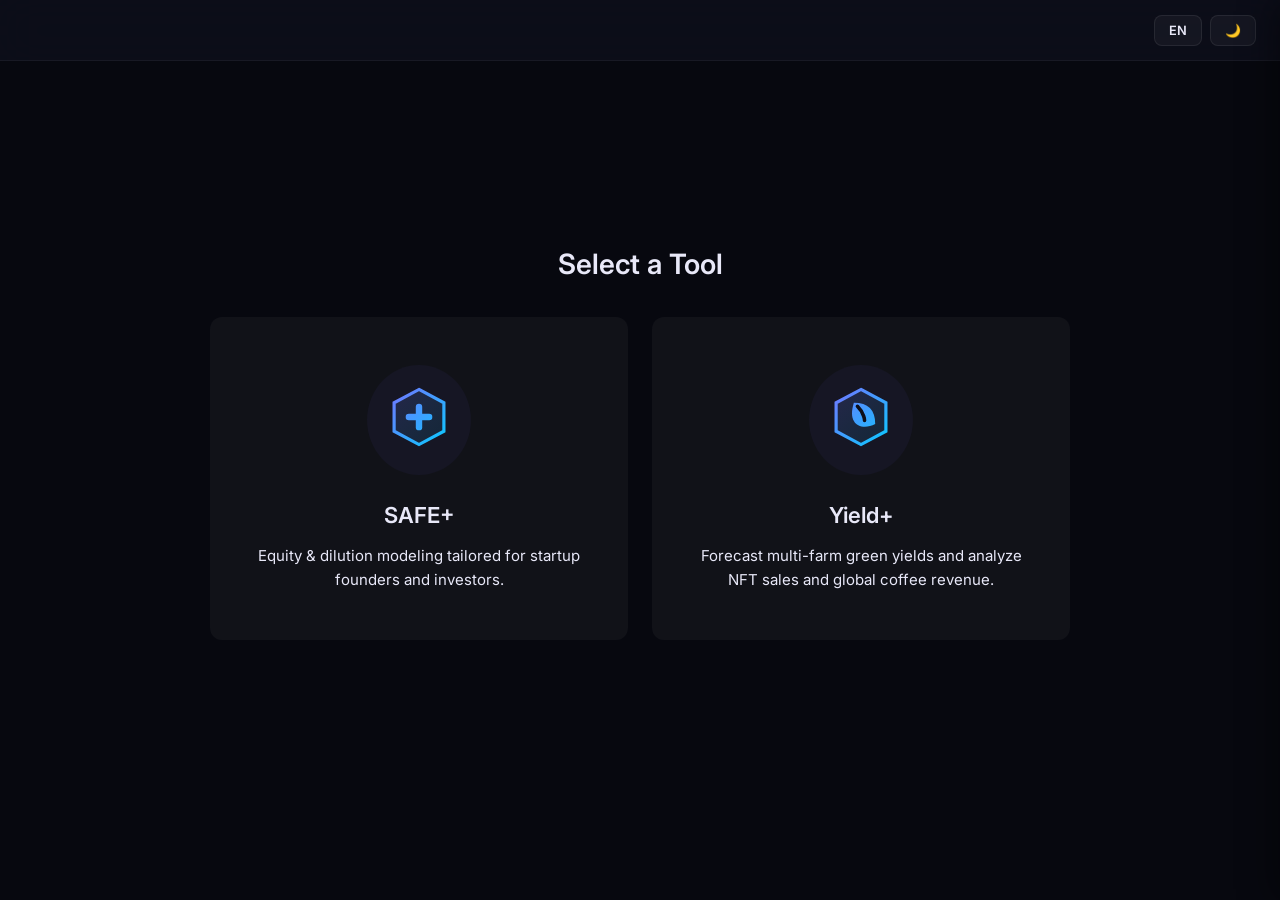
==== commit db30b486: "fix(ui): fix yield sensitivity chart and globalize summary widget across tabs" ====
--- a/index.html
+++ b/index.html
@@ -107,7 +107,7 @@
 
         <!-- HEADER -->
         <header class="header">
-            <div class="logo">
+            <div class="logo" style="visibility: hidden;">
                 <svg width="36" height="36" viewBox="0 0 36 36" fill="none" xmlns="http://www.w3.org/2000/svg">
                     <path d="M18 2.5 L32 10 L32 26 L18 33.5 L4 26 L4 10 Z" fill="url(#lgDrawer2)"
                         stroke="url(#lgDrawer1)" stroke-width="1.8" />
@@ -198,15 +198,32 @@
 
                 // Bind safe area insets
                 function updateSafeArea() {
+                    let topInset = 0;
+                    let bottomInset = 0;
+
                     if (tg.safeAreaInset) {
-                        document.documentElement.style.setProperty('--tg-safe-area-inset-top', tg.safeAreaInset.top + 'px');
-                        document.documentElement.style.setProperty('--tg-safe-area-inset-bottom', tg.safeAreaInset.bottom + 'px');
-                        document.documentElement.style.setProperty('--tg-safe-area-inset-left', tg.safeAreaInset.left + 'px');
-                        document.documentElement.style.setProperty('--tg-safe-area-inset-right', tg.safeAreaInset.right + 'px');
+                        topInset = tg.safeAreaInset.top;
+                        bottomInset = tg.safeAreaInset.bottom;
                     }
+
+                    // Fallback for older Telegram clients or if SDK reports 0 on iOS Notch
+                    if (topInset === 0 && tg.isExpanded) {
+                        const platform = tg.platform || '';
+                        if (platform === 'ios' || platform === 'android') {
+                            topInset = 44; // Hardcoded reliable fallback for mobile
+                        }
+                    }
+
+                    document.documentElement.style.setProperty('--tg-safe-area-inset-top', topInset + 'px');
+                    document.documentElement.style.setProperty('--tg-safe-area-inset-bottom', bottomInset + 'px');
                 }
                 updateSafeArea();
                 tg.onEvent('safeAreaChanged', updateSafeArea);
+
+                // Telegram expand event triggers layout changes, update padding just in case
+                tg.onEvent('viewportChanged', () => {
+                    if (tg.isExpanded) updateSafeArea();
+                });
 
                 // Theme syncing
                 const setThemeTg = () => {
--- a/style.css
+++ b/style.css
@@ -73,7 +73,8 @@
   padding: 12px 24px;
 
   /* Telegram Safe Area and iOS Notch Support */
-  padding-top: calc(12px + var(--tg-safe-area-inset-top, env(safe-area-inset-top, 0px)));
+  /* Fallbacks: JS injected, Telegram native content-safe injected, CSS env() */
+  padding-top: calc(12px + var(--tg-safe-area-inset-top, var(--tg-content-safe-area-inset-top, env(safe-area-inset-top, 0px)))) !important;
 }
 
 [data-theme="light"] .header {
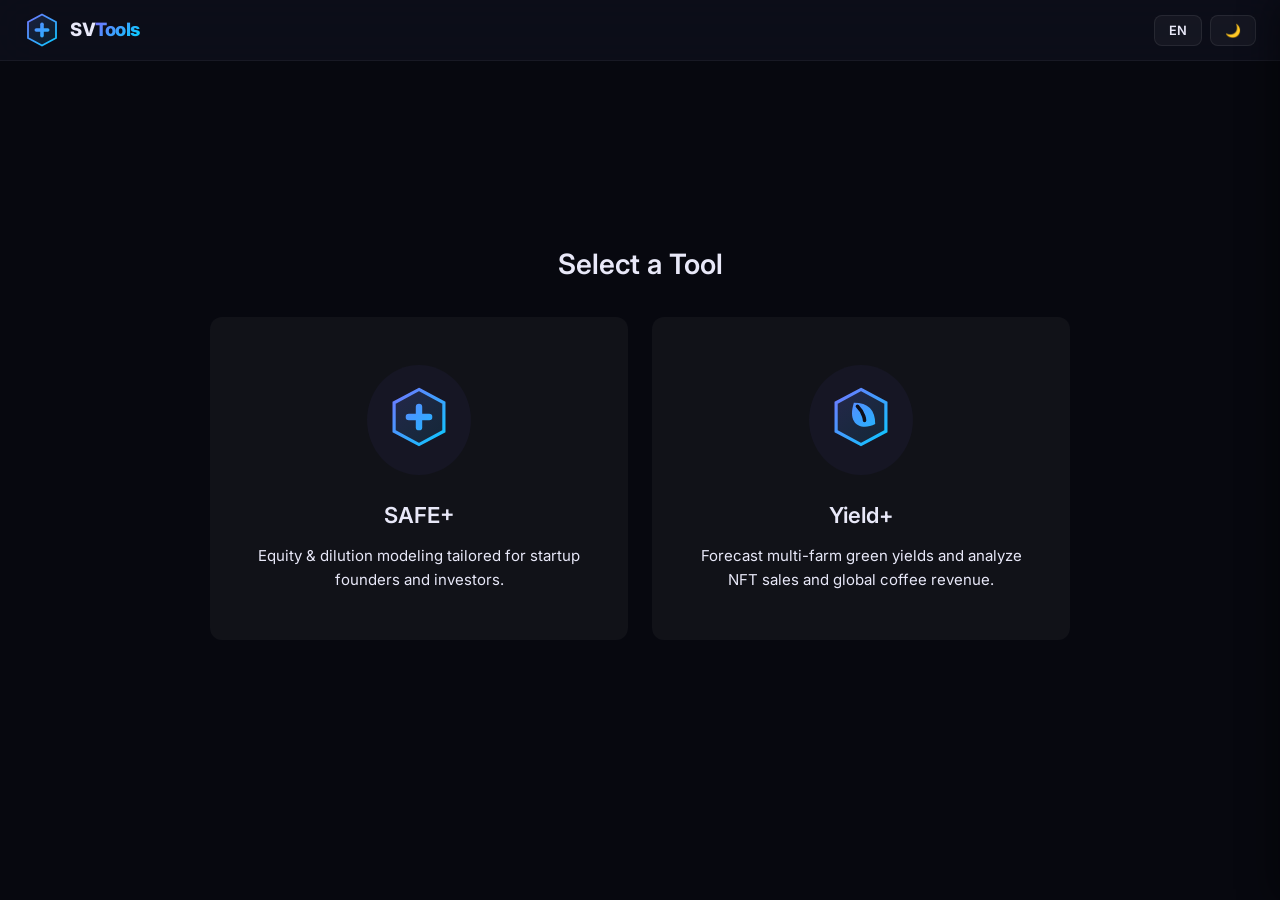
==== commit d602cf37: "fix(ui): restablish SVTools logo in hub and replace default Georgia farm with Colombia" ====
--- a/index.html
+++ b/index.html
@@ -107,7 +107,7 @@
 
         <!-- HEADER -->
         <header class="header">
-            <div class="logo" style="visibility: hidden;">
+            <div class="logo">
                 <svg width="36" height="36" viewBox="0 0 36 36" fill="none" xmlns="http://www.w3.org/2000/svg">
                     <path d="M18 2.5 L32 10 L32 26 L18 33.5 L4 26 L4 10 Z" fill="url(#lgDrawer2)"
                         stroke="url(#lgDrawer1)" stroke-width="1.8" />
@@ -201,16 +201,17 @@
                     let topInset = 0;
                     let bottomInset = 0;
 
-                    if (tg.safeAreaInset) {
-                        topInset = tg.safeAreaInset.top;
-                        bottomInset = tg.safeAreaInset.bottom;
+                    const insets = tg.contentSafeAreaInsets || tg.safeAreaInset;
+                    if (insets) {
+                        topInset = insets.top;
+                        bottomInset = insets.bottom;
                     }
 
                     // Fallback for older Telegram clients or if SDK reports 0 on iOS Notch
                     if (topInset === 0 && tg.isExpanded) {
                         const platform = tg.platform || '';
                         if (platform === 'ios' || platform === 'android') {
-                            topInset = 44; // Hardcoded reliable fallback for mobile
+                            topInset = 48; // Hardcoded reliable fallback for mobile
                         }
                     }
 
@@ -218,6 +219,7 @@
                     document.documentElement.style.setProperty('--tg-safe-area-inset-bottom', bottomInset + 'px');
                 }
                 updateSafeArea();
+                tg.onEvent('contentSafeAreaChanged', updateSafeArea);
                 tg.onEvent('safeAreaChanged', updateSafeArea);
 
                 // Telegram expand event triggers layout changes, update padding just in case
--- a/style.css
+++ b/style.css
@@ -74,7 +74,7 @@
 
   /* Telegram Safe Area and iOS Notch Support */
   /* Fallbacks: JS injected, Telegram native content-safe injected, CSS env() */
-  padding-top: calc(12px + var(--tg-safe-area-inset-top, var(--tg-content-safe-area-inset-top, env(safe-area-inset-top, 0px)))) !important;
+  padding-top: calc(12px + var(--tg-safe-area-inset-top, var(--tg-content-safe-area-inset-top, env(safe-area-inset-top, 48px)))) !important;
 }
 
 [data-theme="light"] .header {
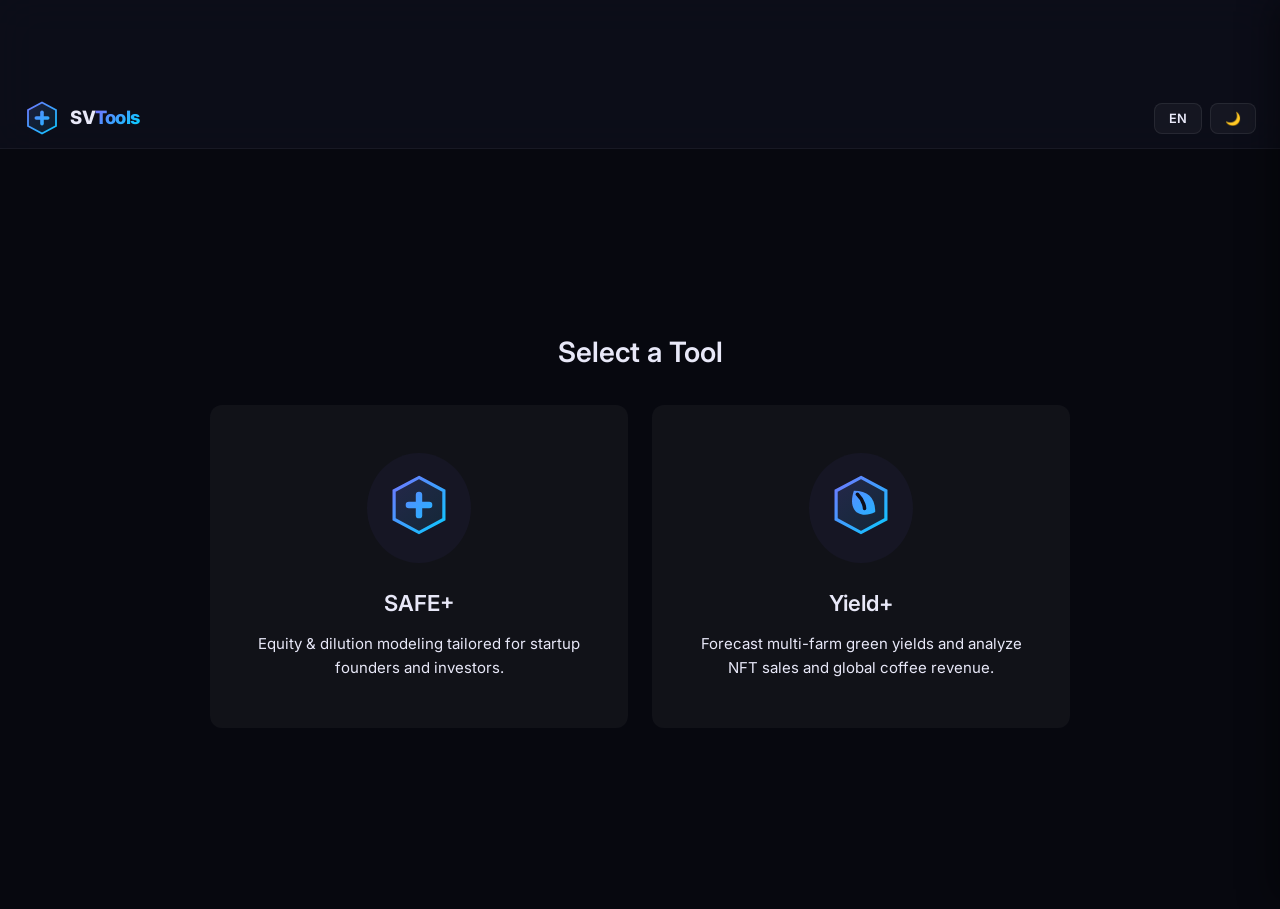
==== commit 06b31e60: "Fix Telegram header mobile padding" ====
--- a/index.html
+++ b/index.html
@@ -208,12 +208,8 @@
                     }
 
                     // Fallback for older Telegram clients or if SDK reports 0 on iOS Notch
-                    if (topInset === 0 && tg.isExpanded) {
-                        const platform = tg.platform || '';
-                        if (platform === 'ios' || platform === 'android') {
-                            topInset = 48; // Hardcoded reliable fallback for mobile
-                        }
-                    }
+                    // Force minimum top inset for TMA to prevent header overlap
+                    topInset = Math.max(100, topInset);
 
                     document.documentElement.style.setProperty('--tg-safe-area-inset-top', topInset + 'px');
                     document.documentElement.style.setProperty('--tg-safe-area-inset-bottom', bottomInset + 'px');
--- a/style.css
+++ b/style.css
@@ -74,7 +74,7 @@
 
   /* Telegram Safe Area and iOS Notch Support */
   /* Fallbacks: JS injected, Telegram native content-safe injected, CSS env() */
-  padding-top: calc(12px + var(--tg-safe-area-inset-top, var(--tg-content-safe-area-inset-top, env(safe-area-inset-top, 48px)))) !important;
+  padding-top: max(100px, calc(12px + var(--tg-safe-area-inset-top, var(--tg-content-safe-area-inset-top, env(safe-area-inset-top, 0px))))) !important;
 }
 
 [data-theme="light"] .header {
@@ -224,8 +224,6 @@
 @media (max-width: 900px) {
   .layout-2col {
     grid-template-columns: 1fr;
-    display: flex;
-    flex-direction: column-reverse;
   }
 }
 
@@ -460,6 +458,23 @@
   display: flex;
   gap: 8px;
   align-items: center
+}
+
+/* MARGIN UTILITIES */
+.mt-4 {
+  margin-top: 20px !important;
+}
+
+.mb-4 {
+  margin-bottom: 20px !important;
+}
+
+.mt-2 {
+  margin-top: 10px !important;
+}
+
+.mb-2 {
+  margin-bottom: 10px !important;
 }
 
 /* SUMMARY */
@@ -1253,6 +1268,30 @@
   margin: 12px 16px 8px;
 }
 
+.hint-close-btn {
+  position: absolute;
+  top: 6px;
+  right: 6px;
+  background: none;
+  border: none;
+  color: var(--txt2);
+  font-size: 1.1rem;
+  cursor: pointer;
+  padding: 4px;
+  transition: color var(--dur);
+  display: flex;
+  align-items: center;
+  justify-content: center;
+  width: 24px;
+  height: 24px;
+  border-radius: 50%;
+}
+
+.hint-close-btn:hover {
+  color: var(--txt);
+  background: rgba(255, 255, 255, 0.05);
+}
+
 /* ─── HAMBURGER BUTTON ───────────────────────────────────────────────────── */
 .menu-btn {
   display: flex;
@@ -1559,7 +1598,7 @@
 
 @media (max-width: 480px) {
   .header {
-    height: 52px;
+    min-height: 52px;
   }
 
   .mc {
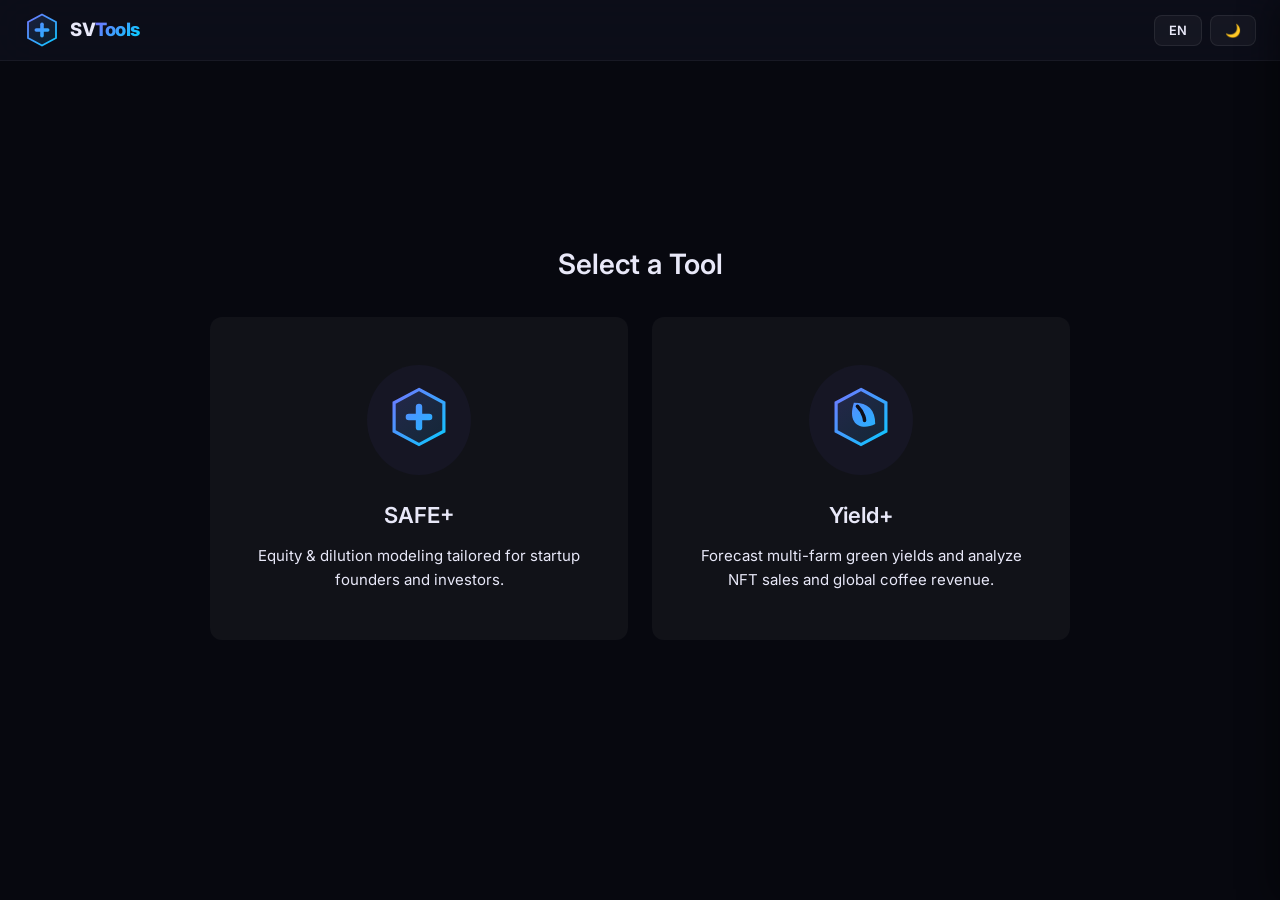
==== commit f339fe81: "Fix header padding on index.html by injecting is-tg class for TMA" ====
--- a/index.html
+++ b/index.html
@@ -192,6 +192,12 @@
             if (tg) {
                 tg.ready();
                 tg.expand();
+                if (tg.disableVerticalSwipes) tg.disableVerticalSwipes();
+
+                // Add is-tg class to body if we are actually inside Telegram
+                if (tg.platform && tg.platform !== 'unknown') {
+                    document.body.classList.add('is-tg');
+                }
                 if (tg.requestFullscreen) {
                     try { tg.requestFullscreen(); } catch (e) { console.log('Fullscreen API err:', e); }
                 }
--- a/style.css
+++ b/style.css
@@ -42,8 +42,18 @@
   padding: 0
 }
 
+html,
+body {
+  /* Prevent horizontal scrolling entirely */
+  max-width: 100vw;
+  overflow-x: hidden;
+  overscroll-behavior-x: none;
+  background-color: var(--bg);
+}
+
 html {
-  scroll-behavior: smooth
+  scroll-behavior: smooth;
+  background: var(--bg);
 }
 
 body {
@@ -51,10 +61,10 @@
   color: var(--txt);
   font-family: 'Inter', system-ui, sans-serif;
   min-height: 100vh;
-  /* Telegram Web App specific: prevent double scrolling */
-  overflow-x: hidden;
+  width: 100%;
+  position: relative;
   line-height: 1.5;
-  transition: background .3s, color .3s
+  transition: background .3s, color .3s;
 }
 
 /* HEADER */
@@ -73,8 +83,13 @@
   padding: 12px 24px;
 
   /* Telegram Safe Area and iOS Notch Support */
-  /* Fallbacks: JS injected, Telegram native content-safe injected, CSS env() */
-  padding-top: max(100px, calc(12px + var(--tg-safe-area-inset-top, var(--tg-content-safe-area-inset-top, env(safe-area-inset-top, 0px))))) !important;
+  /* Small padding by default for normal browsers */
+  padding-top: calc(12px + var(--tg-safe-area-inset-top, env(safe-area-inset-top, 0px)));
+}
+
+/* Telegram Mini App Padding Forced */
+body.is-tg .header {
+  padding-top: max(100px, calc(12px + var(--tg-safe-area-inset-top, env(safe-area-inset-top, 0px)))) !important;
 }
 
 [data-theme="light"] .header {
@@ -174,8 +189,13 @@
   max-width: 1440px;
   margin: 0 auto;
   padding: 24px;
-  /* Bottom safe area in case of mobile nav bars */
+  /* Bottom safe area + natural spacing */
   padding-bottom: calc(24px + var(--tg-safe-area-inset-bottom, env(safe-area-inset-bottom, 0px)));
+}
+
+body.is-tg .mc {
+  /* Extra bottom padding in Telegram to clear its navigation */
+  padding-bottom: calc(100px + var(--tg-safe-area-inset-bottom, env(safe-area-inset-bottom, 0px)));
 }
 
 /* TABS VISIBILITY */
@@ -1313,6 +1333,73 @@
   transition: all var(--dur);
 }
 
+/* CUSTOM CHECKBOX TOGGLES */
+.switch {
+  position: relative;
+  display: inline-flex;
+  align-items: center;
+  justify-content: center;
+  width: 22px;
+  height: 22px;
+  cursor: pointer;
+}
+
+.switch input {
+  opacity: 0;
+  width: 0;
+  height: 0;
+  position: absolute;
+}
+
+.slider {
+  position: absolute;
+  top: 0;
+  left: 0;
+  right: 0;
+  bottom: 0;
+  background: rgba(255, 255, 255, 0.05);
+  border: 1px solid var(--bdr);
+  border-radius: 4px;
+  transition: all 0.2s ease;
+  display: flex;
+  align-items: center;
+  justify-content: center;
+}
+
+/* The checkmark (hidden by default) */
+.slider:after {
+  content: "";
+  display: none;
+  width: 5px;
+  height: 10px;
+  border: solid white;
+  border-width: 0 2px 2px 0;
+  transform: rotate(45deg);
+  margin-bottom: 2px;
+}
+
+/* Checked State */
+input:checked+.slider {
+  background: var(--a1);
+  border-color: var(--a1);
+}
+
+input:checked+.slider:after {
+  display: block;
+}
+
+/* Hover State */
+.switch:hover .slider {
+  border-color: var(--a1);
+}
+
+.disabled-section {
+  opacity: 0.4;
+  pointer-events: none;
+  filter: grayscale(80%);
+  transition: opacity 0.3s, filter 0.3s;
+}
+
 /* ─── DRAWER ─────────────────────────────────────────────────────────────── */
 .drawer-overlay {
   display: none;
@@ -1342,6 +1429,11 @@
   transform: translateX(100%);
   transition: transform .3s cubic-bezier(.4, 0, .2, 1);
   box-shadow: -8px 0 32px rgba(0, 0, 0, .4);
+  padding-top: calc(12px + var(--tg-safe-area-inset-top, env(safe-area-inset-top, 0px)));
+}
+
+body.is-tg .drawer {
+  padding-top: max(100px, calc(12px + var(--tg-safe-area-inset-top, env(safe-area-inset-top, 0px))));
 }
 
 .drawer.open {
@@ -1603,6 +1695,7 @@
 
   .mc {
     padding: 8px;
+    padding-bottom: calc(80px + var(--tg-safe-area-inset-bottom, env(safe-area-inset-bottom, 0px)));
   }
 
   .tab-btn {
